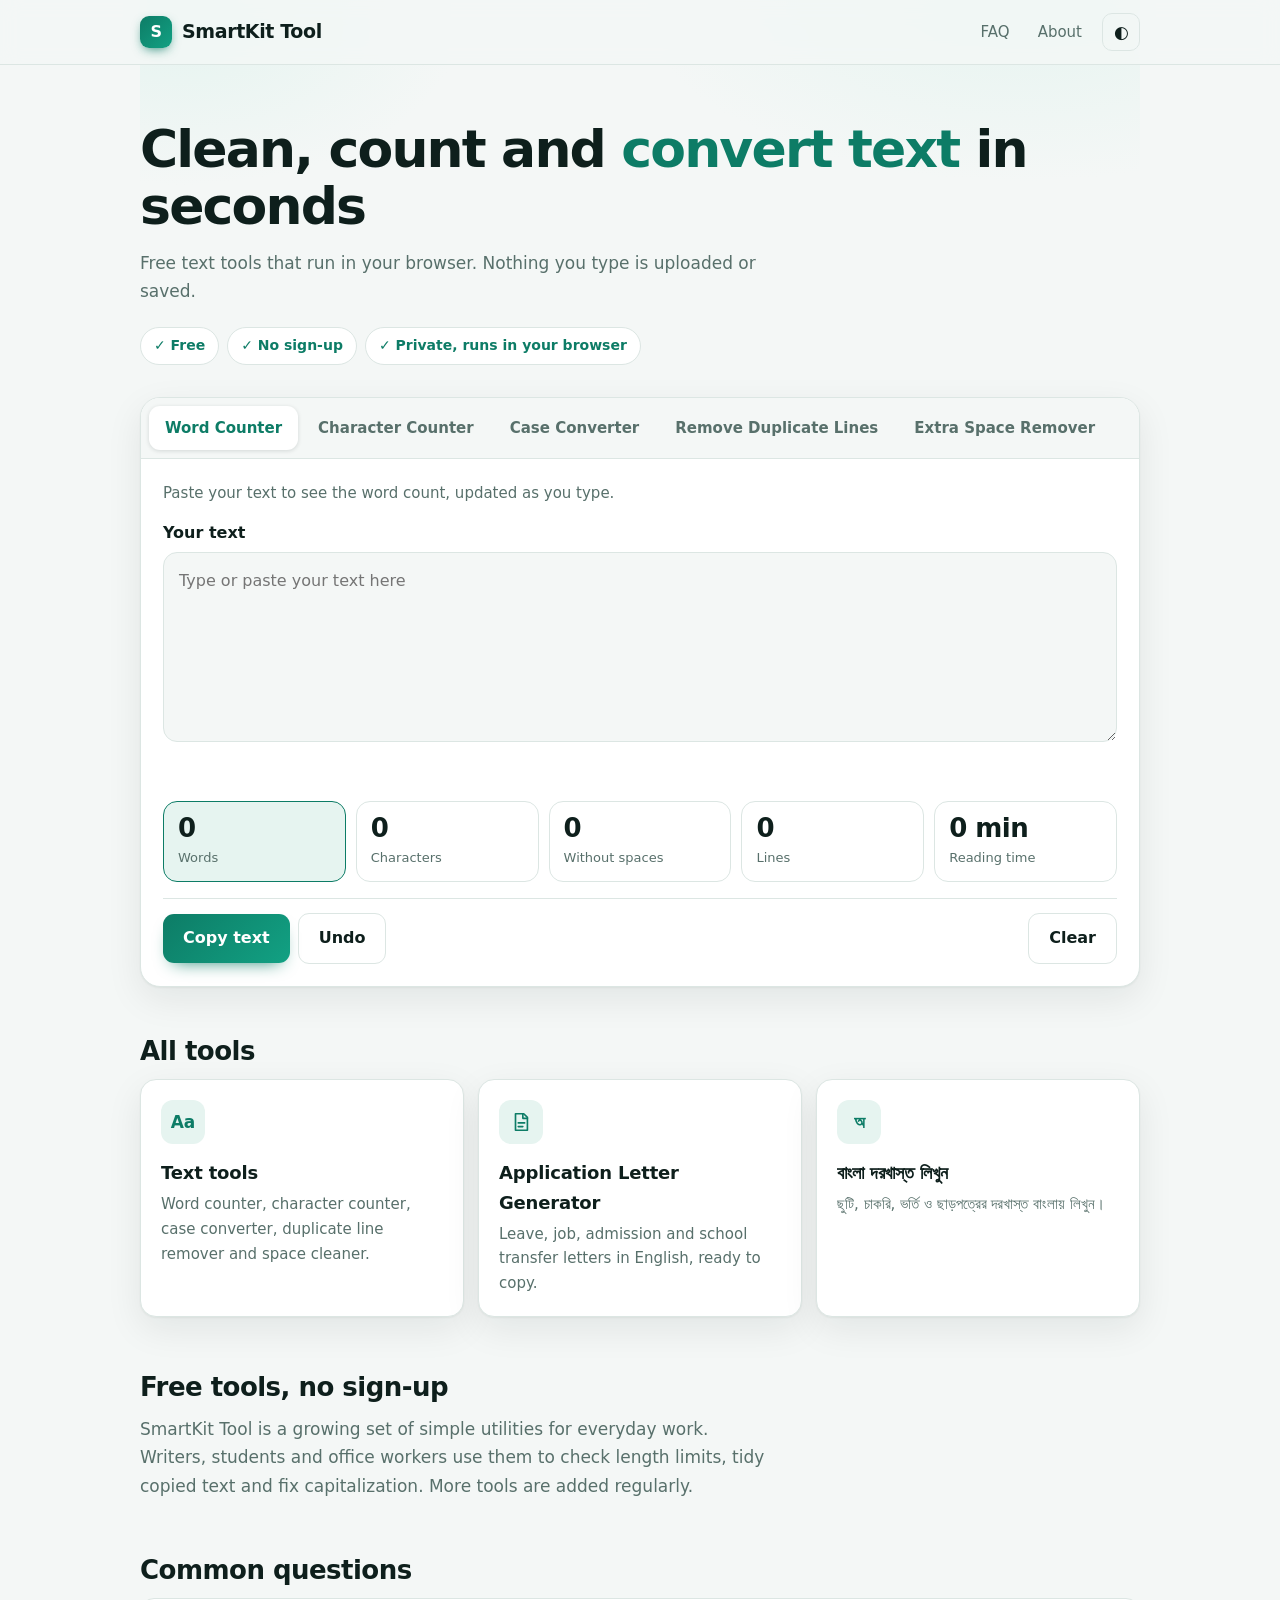
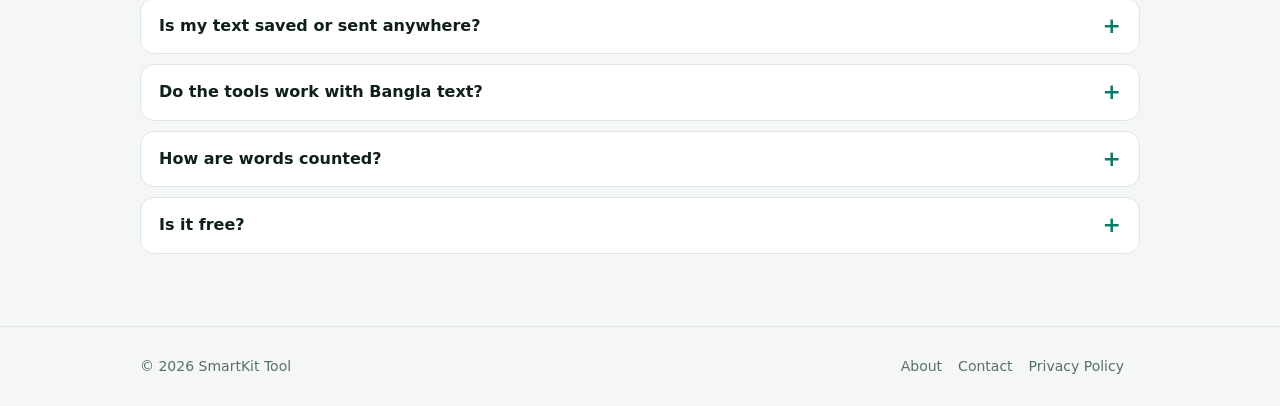
==== index.html @ f8db31b1 "Add files via upload upload please" ====
<!DOCTYPE html>
<html lang="en">
<head>
<meta charset="UTF-8">
<meta name="viewport" content="width=device-width, initial-scale=1">
<title>SmartKit Tool - Free Online Text Tools</title>
<meta name="description" content="Free online text tools: word counter, character counter, case converter, duplicate line remover and extra space remover. No sign-up, works in your browser.">
<meta name="theme-color" content="#0d7c66">
<meta property="og:title" content="SmartKit Tool - Free Online Text Tools">
<meta property="og:description" content="Count words, change text case and clean up text instantly. Free and private.">
<meta property="og:type" content="website">
<link rel="icon" href="data:image/svg+xml,%3Csvg xmlns='http://www.w3.org/2000/svg' viewBox='0 0 32 32'%3E%3Crect width='32' height='32' rx='8' fill='%230d7c66'/%3E%3Ctext x='16' y='22' font-size='17' font-weight='800' text-anchor='middle' fill='white' font-family='Arial'%3ES%3C/text%3E%3C/svg%3E">
<link rel="stylesheet" href="style.css">
<script>try{var t=localStorage.getItem('theme')||(matchMedia('(prefers-color-scheme:dark)').matches?'dark':'light');document.documentElement.dataset.theme=t}catch(e){}</script>
</head>
<body>
<header><div class="wrap">
  <a class="logo" href="index.html"><span class="mark">S</span>SmartKit Tool</a>
  <nav>
    <a href="#faq">FAQ</a><a href="about.html">About</a>
    <button class="icon-btn" id="theme" aria-label="Switch light or dark theme">◐</button>
  </nav>
</div></header>

<main class="wrap">
  <section class="hero">
    <h1>Clean, count and <em>convert text</em> in seconds</h1>
    <p class="lead">Free text tools that run in your browser. Nothing you type is uploaded or saved.</p>
    <ul class="pills"><li>Free</li><li>No sign-up</li><li>Private, runs in your browser</li></ul>
  </section>

  <section class="bench" id="tools" aria-label="Text tools">
    <div class="tabs" role="tablist" aria-label="Choose a tool">
      <button class="tab" role="tab" data-tool="words">Word Counter</button>
      <button class="tab" role="tab" data-tool="chars">Character Counter</button>
      <button class="tab" role="tab" data-tool="case">Case Converter</button>
      <button class="tab" role="tab" data-tool="dupes">Remove Duplicate Lines</button>
      <button class="tab" role="tab" data-tool="spaces">Extra Space Remover</button>
    </div>
    <div class="work">
      <p class="hint" id="toolHint"></p>
      <label class="lbl" for="textInput">Your text</label>
      <textarea id="textInput" placeholder="Type or paste your text here"></textarea>

      <div class="panel row" data-tools="case">
        <button class="btn" data-act="upper">UPPERCASE</button>
        <button class="btn" data-act="lower">lowercase</button>
        <button class="btn" data-act="title">Title Case</button>
        <button class="btn" data-act="sentence">Sentence case</button>
      </div>
      <div class="panel row" data-tools="dupes">
        <label><input type="checkbox" id="ic"> Ignore capital letters</label>
        <label><input type="checkbox" id="tr" checked> Ignore leading and trailing spaces</label>
        <button class="btn" data-act="dupes">Remove duplicate lines</button>
      </div>
      <div class="panel row" data-tools="spaces">
        <label><input type="checkbox" id="rl"> Also remove empty lines</label>
        <button class="btn" data-act="spaces">Remove extra spaces</button>
      </div>

      <p id="message" role="status"></p>

      <div class="stats" aria-live="polite">
        <div class="stat" id="s-words"><b id="words">0</b><span>Words</span></div>
        <div class="stat" id="s-chars"><b id="chars">0</b><span>Characters</span></div>
        <div class="stat"><b id="noSpaces">0</b><span>Without spaces</span></div>
        <div class="stat"><b id="lines">0</b><span>Lines</span></div>
        <div class="stat"><b id="read">0 min</b><span>Reading time</span></div>
      </div>

      <div class="row end">
        <div class="row" style="margin:0">
          <button class="btn" data-act="copy">Copy text</button>
          <button class="btn ghost" data-act="undo">Undo</button>
        </div>
        <button class="btn ghost" data-act="clear">Clear</button>
      </div>
    </div>
  </section>

  <section class="block">
    <h2>All tools</h2>
    <div class="cards">
      <a class="card" href="#tools"><div class="ic">Aa</div><h3>Text tools</h3><p>Word counter, character counter, case converter, duplicate line remover and space cleaner.</p></a>
      <a class="card" href="application-letter.html"><div class="ic"><svg viewBox="0 0 24 24" aria-hidden="true"><path d="M6 3h9l4 4v14H6z"/><path d="M14 3v5h5M9 13h7M9 17h5"/></svg></div><h3>Application Letter Generator</h3><p>Leave, job, admission and school transfer letters in English, ready to copy.</p></a>
      <a class="card" href="dorkhast.html"><div class="ic">অ</div><h3>বাংলা দরখাস্ত লিখুন</h3><p>ছুটি, চাকরি, ভর্তি ও ছাড়পত্রের দরখাস্ত বাংলায় লিখুন।</p></a>
    </div>
  </section>

  <section class="block" id="about">
    <h2>Free tools, no sign-up</h2>
    <p class="lead">SmartKit Tool is a growing set of simple utilities for everyday work. Writers, students and office workers use them to check length limits, tidy copied text and fix capitalization. More tools are added regularly.</p>
  </section>

  <section class="block faq" id="faq">
    <h2>Common questions</h2>
    <details><summary>Is my text saved or sent anywhere?</summary><p>No. Every tool runs inside your browser, so your text never leaves your device.</p></details>
    <details><summary>Do the tools work with Bangla text?</summary><p>Yes. Word, character and line counts work with Bangla and other languages. Case conversion applies only to scripts that have upper and lower case, such as English.</p></details>
    <details><summary>How are words counted?</summary><p>Any group of characters separated by spaces or line breaks counts as one word. Reading time assumes about 200 words per minute.</p></details>
    <details><summary>Is it free?</summary><p>Yes, every tool is free to use.</p></details>
  </section>
</main>

<footer><div class="wrap">
  <div>© <span id="y">2026</span> SmartKit Tool</div>
  <div><a href="about.html">About</a><a href="contact.html">Contact</a><a href="privacy.html">Privacy Policy</a></div>
</div></footer>

<script>
const $=s=>document.querySelector(s),$$=s=>[...document.querySelectorAll(s)];
const input=$('#textInput'),msg=$('#message');
let prev='';
const hints={
 words:'Paste your text to see the word count, updated as you type.',
 chars:'Paste your text to see characters with and without spaces.',
 case:'Choose a style to change the capital letters in your text.',
 dupes:'Remove repeated lines and keep the first one of each.',
 spaces:'Trim spaces at line ends and shrink repeated spaces to one.'
};
function say(t){msg.textContent=t}
function stats(){
  const t=input.value,w=t.trim()?t.trim().split(/\s+/).length:0;
  $('#words').textContent=w;
  $('#chars').textContent=[...t].length;
  $('#noSpaces').textContent=[...t.replace(/\s/g,'')].length;
  $('#lines').textContent=t?t.split('\n').length:0;
  $('#read').textContent=(w?Math.max(1,Math.ceil(w/200)):0)+' min';
}
function apply(fn,note){prev=input.value;input.value=fn(input.value);stats();say(note)}
function setTool(id){
  $$('.tab').forEach(b=>{const on=b.dataset.tool===id;b.setAttribute('aria-selected',on);b.tabIndex=on?0:-1});
  $$('.panel').forEach(p=>p.hidden=!p.dataset.tools.split(' ').includes(id));
  $('#s-words').classList.toggle('hl',id==='words');
  $('#s-chars').classList.toggle('hl',id==='chars');
  $('#toolHint').textContent=hints[id];say('');
}
$$('.tab').forEach(b=>b.addEventListener('click',()=>setTool(b.dataset.tool)));
$('.tabs').addEventListener('keydown',e=>{
  const tabs=$$('.tab'),i=tabs.findIndex(b=>b.getAttribute('aria-selected')==='true');
  if(e.key==='ArrowRight'||e.key==='ArrowLeft'){
    const n=tabs[(i+(e.key==='ArrowRight'?1:tabs.length-1))%tabs.length];n.focus();setTool(n.dataset.tool);
  }
});
const acts={
 upper:()=>apply(t=>t.toUpperCase(),'Changed to UPPERCASE.'),
 lower:()=>apply(t=>t.toLowerCase(),'Changed to lowercase.'),
 title:()=>apply(t=>t.toLowerCase().replace(/(^|[\s"(\[-])(\p{L})/gu,(m,a,b)=>a+b.toUpperCase()),'Changed to Title Case.'),
 sentence:()=>apply(t=>t.toLowerCase().replace(/(^\s*|[.!?।]\s+|\n\s*)(\p{L})/gu,(m,a,b)=>a+b.toUpperCase()),'Changed to Sentence case.'),
 dupes:()=>{
  const ic=$('#ic').checked,tr=$('#tr').checked,seen=new Set();let n=0;
  const out=input.value.split('\n').filter(l=>{
    let k=tr?l.trim():l;if(ic)k=k.toLowerCase();
    if(k==='')return true;
    if(seen.has(k)){n++;return false}
    seen.add(k);return true;
  });
  apply(()=>out.join('\n'),n?'Removed '+n+' duplicate line'+(n>1?'s':'')+'.':'No duplicate lines found.');
 },
 spaces:()=>{
  const rl=$('#rl').checked;
  apply(t=>{let l=t.split('\n').map(x=>x.trim().replace(/[ \t]+/g,' '));if(rl)l=l.filter(Boolean);return l.join('\n')},'Extra spaces removed.');
 },
 copy:async()=>{
  try{await navigator.clipboard.writeText(input.value);say('Text copied.')}
  catch(e){input.select();say('Press Copy in your browser menu to copy the selected text.')}
 },
 undo:()=>{const c=input.value;input.value=prev;prev=c;stats();say('Last change undone.')},
 clear:()=>{if(input.value){prev=input.value}input.value='';stats();say('Text cleared. Use Undo to bring it back.')}
};
$$('[data-act]').forEach(b=>b.addEventListener('click',()=>acts[b.dataset.act]()));
input.addEventListener('input',stats);
$('#theme').addEventListener('click',()=>{
  const n=document.documentElement.dataset.theme==='dark'?'light':'dark';
  document.documentElement.dataset.theme=n;
  try{localStorage.setItem('theme',n)}catch(e){}
});
$('#y').textContent=new Date().getFullYear();
setTool('words');stats();
</script>
</body>
</html>
---- style.css ----
:root{--bg:#f4f7f6;--surface:#fff;--ink:#0e1f1c;--muted:#58706b;--line:#dce6e3;--accent:#0d7c66;--accent-h:#0a6654;--accent2:#12a183;--on:#fff;--soft:#e6f4f0;--ok:#0d7c66;--r:14px;--shadow:0 1px 2px rgba(14,31,28,.05),0 12px 36px rgba(14,31,28,.08)}
:root[data-theme=dark]{--bg:#0a1311;--surface:#111d1a;--ink:#e8f2ef;--muted:#93aaa4;--line:#213630;--accent:#3fc8a8;--accent-h:#6ad9bf;--accent2:#2aa88c;--on:#06201a;--soft:#143029;--ok:#6ad9bf;--shadow:0 1px 2px rgba(0,0,0,.4),0 12px 36px rgba(0,0,0,.4)}
*{box-sizing:border-box}
html{scroll-behavior:smooth}
body{margin:0;background:var(--bg);color:var(--ink);font:16px/1.65 "Inter","Segoe UI",system-ui,-apple-system,"Noto Sans Bengali",Roboto,Arial,sans-serif;-webkit-font-smoothing:antialiased}
a{color:var(--accent)}
:focus-visible{outline:3px solid var(--accent);outline-offset:2px}
[hidden]{display:none!important}
.wrap{max-width:1040px;margin:0 auto;padding:0 20px}
main.wrap{position:relative;isolation:isolate}
header{position:sticky;top:0;z-index:20;background:var(--bg);background:color-mix(in srgb,var(--bg) 84%,transparent);-webkit-backdrop-filter:saturate(1.4) blur(10px);backdrop-filter:saturate(1.4) blur(10px);border-bottom:1px solid var(--line)}
header .wrap{display:flex;align-items:center;justify-content:space-between;height:64px}
.logo{display:flex;align-items:center;gap:10px;font-weight:800;font-size:19px;letter-spacing:-.02em;color:var(--ink);text-decoration:none}
.mark{width:32px;height:32px;border-radius:9px;background:linear-gradient(135deg,var(--accent),var(--accent2));color:var(--on);display:grid;place-items:center;font-size:16px;font-weight:800;box-shadow:0 4px 12px -4px var(--accent)}
nav{display:flex;align-items:center;gap:4px}
nav a{padding:8px 12px;border-radius:9px;color:var(--muted);text-decoration:none;font-size:15px;font-weight:500}
nav a:hover{color:var(--ink);background:var(--soft)}
.icon-btn{background:transparent;border:1px solid var(--line);color:var(--ink);width:38px;height:38px;border-radius:10px;padding:0;font-size:17px;cursor:pointer;margin-left:4px}
.icon-btn:hover{background:var(--soft)}
h1{font-size:clamp(32px,6vw,52px);line-height:1.1;letter-spacing:-.035em;margin:0 0 14px;font-weight:800}
h1 em{font-style:normal;color:var(--accent)}
h2{font-size:26px;letter-spacing:-.02em;margin:0 0 12px;line-height:1.25}
.lead{color:var(--muted);max-width:58ch;margin:0;font-size:17px}
.hero{padding:56px 0 32px;position:relative}
.hero::before{content:"";position:absolute;inset:-70px 0 auto;height:380px;z-index:-1;background:radial-gradient(55% 70% at 88% 0,var(--soft),transparent 70%),radial-gradient(40% 60% at 4% 8%,var(--soft),transparent 70%)}
.pills{display:flex;flex-wrap:wrap;gap:8px;margin:22px 0 0;padding:0;list-style:none}
.pills li{font-size:14px;font-weight:600;color:var(--accent);background:var(--surface);border:1px solid var(--line);padding:6px 13px;border-radius:999px}
.pills li::before{content:"✓ ";font-weight:800}
.btn{background:linear-gradient(135deg,var(--accent),var(--accent2));color:var(--on);border:0;padding:11px 20px;min-height:46px;border-radius:11px;cursor:pointer;font:inherit;font-weight:600;box-shadow:0 8px 18px -10px var(--accent);transition:transform .15s,box-shadow .15s}
.btn:hover{transform:translateY(-1px);box-shadow:0 10px 22px -10px var(--accent)}
.btn.ghost{background:transparent;color:var(--ink);border:1px solid var(--line);box-shadow:none}
.btn.ghost:hover{background:var(--soft);transform:none}
.bench{background:var(--surface);border:1px solid var(--line);border-radius:20px;box-shadow:var(--shadow);overflow:hidden}
.tabs{display:flex;gap:4px;padding:8px;overflow-x:auto;background:var(--bg);border-bottom:1px solid var(--line);scrollbar-width:none}
.tab{flex:none;background:transparent;border:0;padding:10px 16px;font:inherit;font-weight:600;font-size:15px;color:var(--muted);cursor:pointer;border-radius:11px}
.tab:hover{color:var(--ink)}
.tab[aria-selected=true]{background:var(--surface);color:var(--accent);box-shadow:0 1px 4px rgba(14,31,28,.14)}
.work{padding:22px}
.work p.hint{margin:0 0 14px;color:var(--muted);font-size:15px}
label.lbl{display:block;font-weight:700;margin-bottom:6px}
textarea{width:100%;min-height:190px;padding:15px;border:1px solid var(--line);border-radius:var(--r);background:var(--bg);color:var(--ink);font:inherit;resize:vertical}
textarea:focus{outline:3px solid var(--accent);outline-offset:0;border-color:var(--accent)}
.stats{display:grid;grid-template-columns:repeat(auto-fit,minmax(112px,1fr));gap:10px;margin:16px 0}
.stat{border:1px solid var(--line);border-radius:var(--r);padding:11px 14px;background:var(--surface)}
.stat b{display:block;font-size:26px;line-height:1.2;letter-spacing:-.02em}
.stat span{color:var(--muted);font-size:13px}
.stat.hl{background:var(--soft);border-color:var(--accent)}
.row{display:flex;flex-wrap:wrap;gap:8px;align-items:center;margin-top:10px}
.row label{display:flex;align-items:center;gap:6px;font-size:15px;margin-right:8px}
.row input[type=checkbox]{width:18px;height:18px;accent-color:var(--accent)}
.row.end{justify-content:space-between;margin-top:16px;padding-top:14px;border-top:1px solid var(--line)}
#message{min-height:24px;margin:10px 0 0;color:var(--ok);font-size:14px;font-weight:600}
.tiles{display:grid;grid-template-columns:repeat(auto-fit,minmax(150px,1fr));gap:10px;margin:8px 0 18px}
.tile{background:var(--bg);color:var(--ink);border:1.5px solid var(--line);border-radius:12px;padding:12px 14px;min-height:48px;font:inherit;font-weight:600;cursor:pointer;text-align:left}
.tile:hover{border-color:var(--accent)}
.tile[aria-pressed=true]{border-color:var(--accent);background:var(--soft);color:var(--accent)}
.seg{display:inline-flex;gap:4px;background:var(--bg);border:1px solid var(--line);border-radius:12px;padding:4px;margin:6px 0 18px}
.seg button{background:transparent;border:0;border-radius:9px;padding:9px 18px;min-height:40px;font:inherit;font-weight:600;color:var(--muted);cursor:pointer}
.seg button[aria-pressed=true]{background:var(--surface);color:var(--ink);box-shadow:0 1px 3px rgba(0,0,0,.15)}
.grid{display:grid;grid-template-columns:1fr 1fr;gap:14px;margin-bottom:18px}
.grid label{grid-column:1/-1;display:grid;gap:5px;font-weight:600;font-size:15px}
.grid label.half{grid-column:auto}
input,select{font:inherit;font-weight:400;color:var(--ink);background:var(--bg);border:1px solid var(--line);border-radius:10px;padding:11px 12px;width:100%;min-height:46px}
input:focus,select:focus{outline:3px solid var(--accent);outline-offset:0;border-color:var(--accent)}
.paper{background:#fffefb;color:#1c1a24;font:16px/1.8 Georgia,"Times New Roman",serif;border:1px solid var(--line);border-top:4px solid var(--accent);border-radius:8px;padding:26px 22px;white-space:pre-wrap;word-break:break-word;margin:12px 0;box-shadow:0 6px 20px -12px rgba(14,31,28,.3)}
.bt{display:flex;flex-wrap:wrap;gap:8px}
#err{color:#b3261e;font-weight:600;min-height:22px;margin:10px 0 0}
section.block{padding:48px 0 6px}
.cards{display:grid;grid-template-columns:repeat(auto-fit,minmax(250px,1fr));gap:14px}
.card{display:block;text-decoration:none;color:var(--ink);background:var(--surface);border:1px solid var(--line);border-radius:16px;padding:20px;box-shadow:var(--shadow);transition:transform .15s,border-color .15s}
.card:hover{transform:translateY(-2px);border-color:var(--accent)}
.card .ic{width:44px;height:44px;border-radius:12px;background:var(--soft);color:var(--accent);display:grid;place-items:center;font-weight:800;font-size:17px;margin-bottom:14px}
.card .ic svg{width:22px;height:22px;fill:none;stroke:currentColor;stroke-width:1.8;stroke-linecap:round;stroke-linejoin:round}
.card h3{margin:0 0 4px;font-size:18px;letter-spacing:-.01em}
.card p{margin:0;color:var(--muted);font-size:15px}
.faq details{background:var(--surface);border:1px solid var(--line);border-radius:var(--r);padding:14px 18px;margin-bottom:10px}
.faq summary{cursor:pointer;font-weight:600;list-style:none;display:flex;justify-content:space-between;gap:12px}
.faq summary::-webkit-details-marker{display:none}
.faq summary::after{content:"+";color:var(--accent);font-size:22px;line-height:1.2}
.faq details[open] summary::after{content:"−"}
.faq p{color:var(--muted);margin:10px 0 0}
.doc{max-width:720px;margin:0 auto;padding:48px 20px 20px}
.doc p,.doc li{color:var(--muted)}
footer{margin-top:56px;border-top:1px solid var(--line);padding:28px 0;color:var(--muted);font-size:14px}
footer .wrap{display:flex;flex-wrap:wrap;gap:12px;justify-content:space-between}
footer a{margin-right:16px;color:var(--muted);text-decoration:none}
footer a:hover{color:var(--accent);text-decoration:underline}
@media (max-width:520px){.grid label.half{grid-column:1/-1}.work{padding:18px}.hero{padding:40px 0 24px}nav a{padding:8px 9px}}
@media (prefers-reduced-motion:reduce){html{scroll-behavior:auto}*{transition:none!important}}
@media print{header,footer,.hero,.faq,.block,.tiles,.seg,#f,.bt,.work>.lbl,#result>.lbl,#result>p{display:none!important}.bench{border:0;box-shadow:none}.paper{border:0;box-shadow:none}}
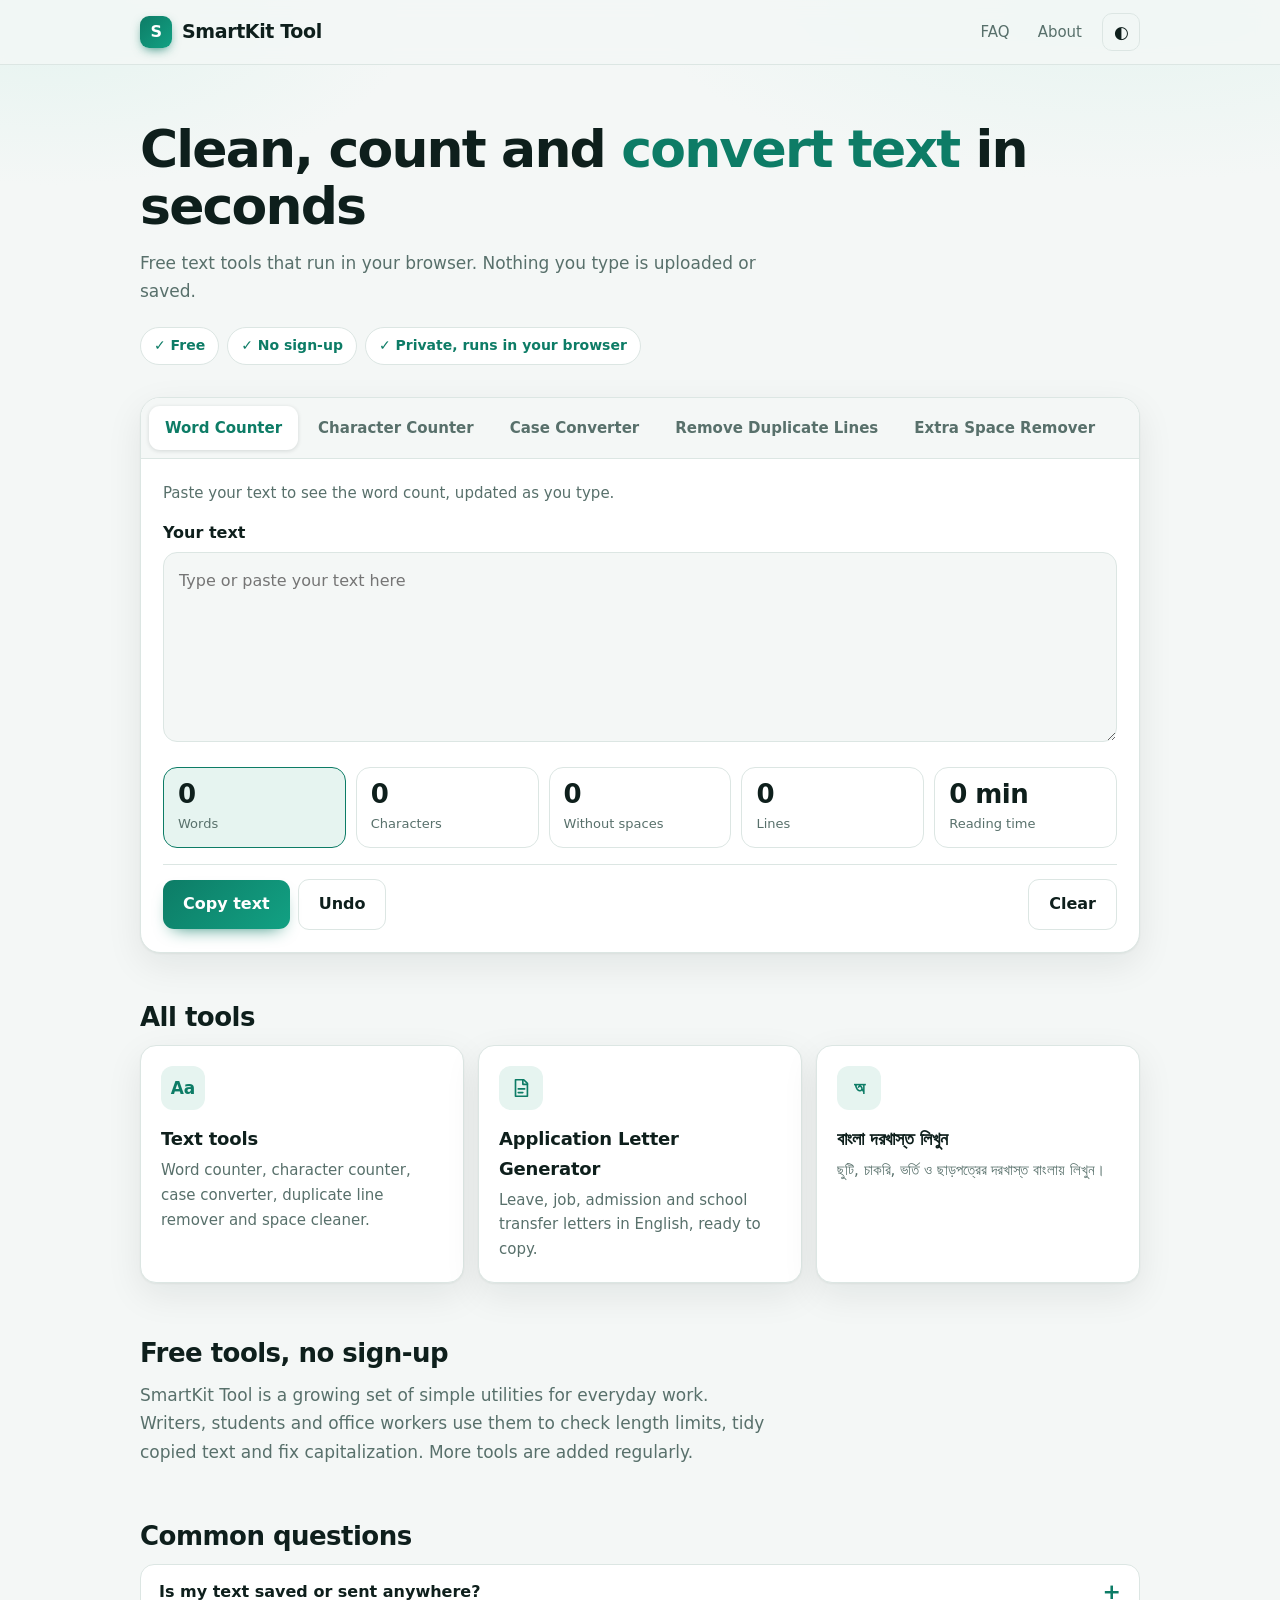
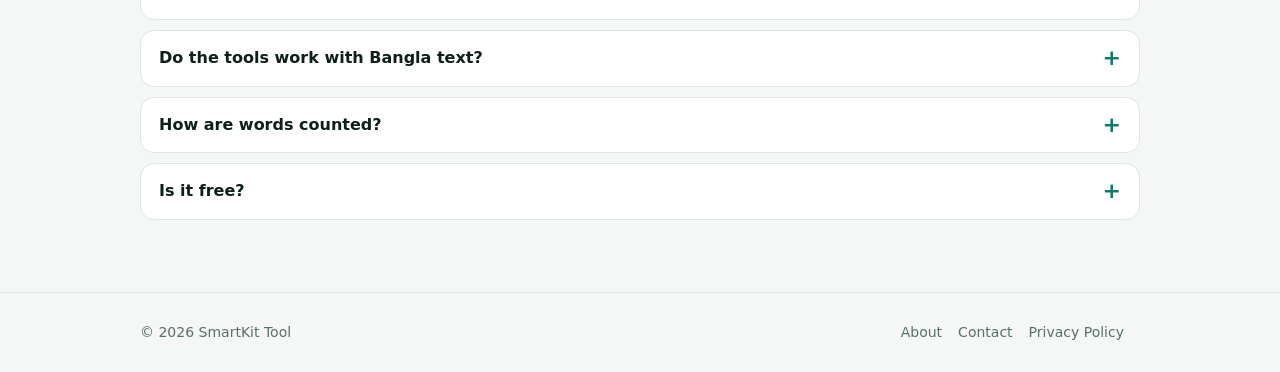
==== commit 92cb93aa: "Add Google Search Console verification meta tag Uploqd the changes" ====
--- a/index.html
+++ b/index.html
@@ -6,6 +6,8 @@
 <title>SmartKit Tool - Free Online Text Tools</title>
 <meta name="description" content="Free online text tools: word counter, character counter, case converter, duplicate line remover and extra space remover. No sign-up, works in your browser.">
 <meta name="theme-color" content="#0d7c66">
+<!-- Google Search Console Verification Tag -->
+<meta name="google-site-verification" content="afzl41jwuCwU8pF2AGQ-f0TSA4lmBNXhtayXgcIqO7I" />
 <meta property="og:title" content="SmartKit Tool - Free Online Text Tools">
 <meta property="og:description" content="Count words, change text case and clean up text instantly. Free and private.">
 <meta property="og:type" content="website">
@@ -178,4 +180,4 @@
 setTool('words');stats();
 </script>
 </body>
-</html>
+  </html>
--- a/style.css
+++ b/style.css
@@ -2,7 +2,7 @@
 :root[data-theme=dark]{--bg:#0a1311;--surface:#111d1a;--ink:#e8f2ef;--muted:#93aaa4;--line:#213630;--accent:#3fc8a8;--accent-h:#6ad9bf;--accent2:#2aa88c;--on:#06201a;--soft:#143029;--ok:#6ad9bf;--shadow:0 1px 2px rgba(0,0,0,.4),0 12px 36px rgba(0,0,0,.4)}
 *{box-sizing:border-box}
 html{scroll-behavior:smooth}
-body{margin:0;background:var(--bg);color:var(--ink);font:16px/1.65 "Inter","Segoe UI",system-ui,-apple-system,"Noto Sans Bengali",Roboto,Arial,sans-serif;-webkit-font-smoothing:antialiased}
+body{margin:0;overflow-x:clip;background:var(--bg);color:var(--ink);font:16px/1.65 "Inter","Segoe UI",system-ui,-apple-system,"Noto Sans Bengali",Roboto,Arial,sans-serif;-webkit-font-smoothing:antialiased}
 a{color:var(--accent)}
 :focus-visible{outline:3px solid var(--accent);outline-offset:2px}
 [hidden]{display:none!important}
@@ -22,7 +22,7 @@
 h2{font-size:26px;letter-spacing:-.02em;margin:0 0 12px;line-height:1.25}
 .lead{color:var(--muted);max-width:58ch;margin:0;font-size:17px}
 .hero{padding:56px 0 32px;position:relative}
-.hero::before{content:"";position:absolute;inset:-70px 0 auto;height:380px;z-index:-1;background:radial-gradient(55% 70% at 88% 0,var(--soft),transparent 70%),radial-gradient(40% 60% at 4% 8%,var(--soft),transparent 70%)}
+.hero::before{content:"";position:absolute;top:-70px;left:50%;width:100vw;height:380px;transform:translateX(-50%);z-index:-1;background:radial-gradient(55% 70% at 88% 0,var(--soft),transparent 70%),radial-gradient(40% 60% at 4% 8%,var(--soft),transparent 70%)}
 .pills{display:flex;flex-wrap:wrap;gap:8px;margin:22px 0 0;padding:0;list-style:none}
 .pills li{font-size:14px;font-weight:600;color:var(--accent);background:var(--surface);border:1px solid var(--line);padding:6px 13px;border-radius:999px}
 .pills li::before{content:"✓ ";font-weight:800}
@@ -49,7 +49,8 @@
 .row label{display:flex;align-items:center;gap:6px;font-size:15px;margin-right:8px}
 .row input[type=checkbox]{width:18px;height:18px;accent-color:var(--accent)}
 .row.end{justify-content:space-between;margin-top:16px;padding-top:14px;border-top:1px solid var(--line)}
-#message{min-height:24px;margin:10px 0 0;color:var(--ok);font-size:14px;font-weight:600}
+#message{margin:0;color:var(--ok);font-size:14px;font-weight:600}
+#message:not(:empty){margin:10px 0 0;min-height:24px}
 .tiles{display:grid;grid-template-columns:repeat(auto-fit,minmax(150px,1fr));gap:10px;margin:8px 0 18px}
 .tile{background:var(--bg);color:var(--ink);border:1.5px solid var(--line);border-radius:12px;padding:12px 14px;min-height:48px;font:inherit;font-weight:600;cursor:pointer;text-align:left}
 .tile:hover{border-color:var(--accent)}
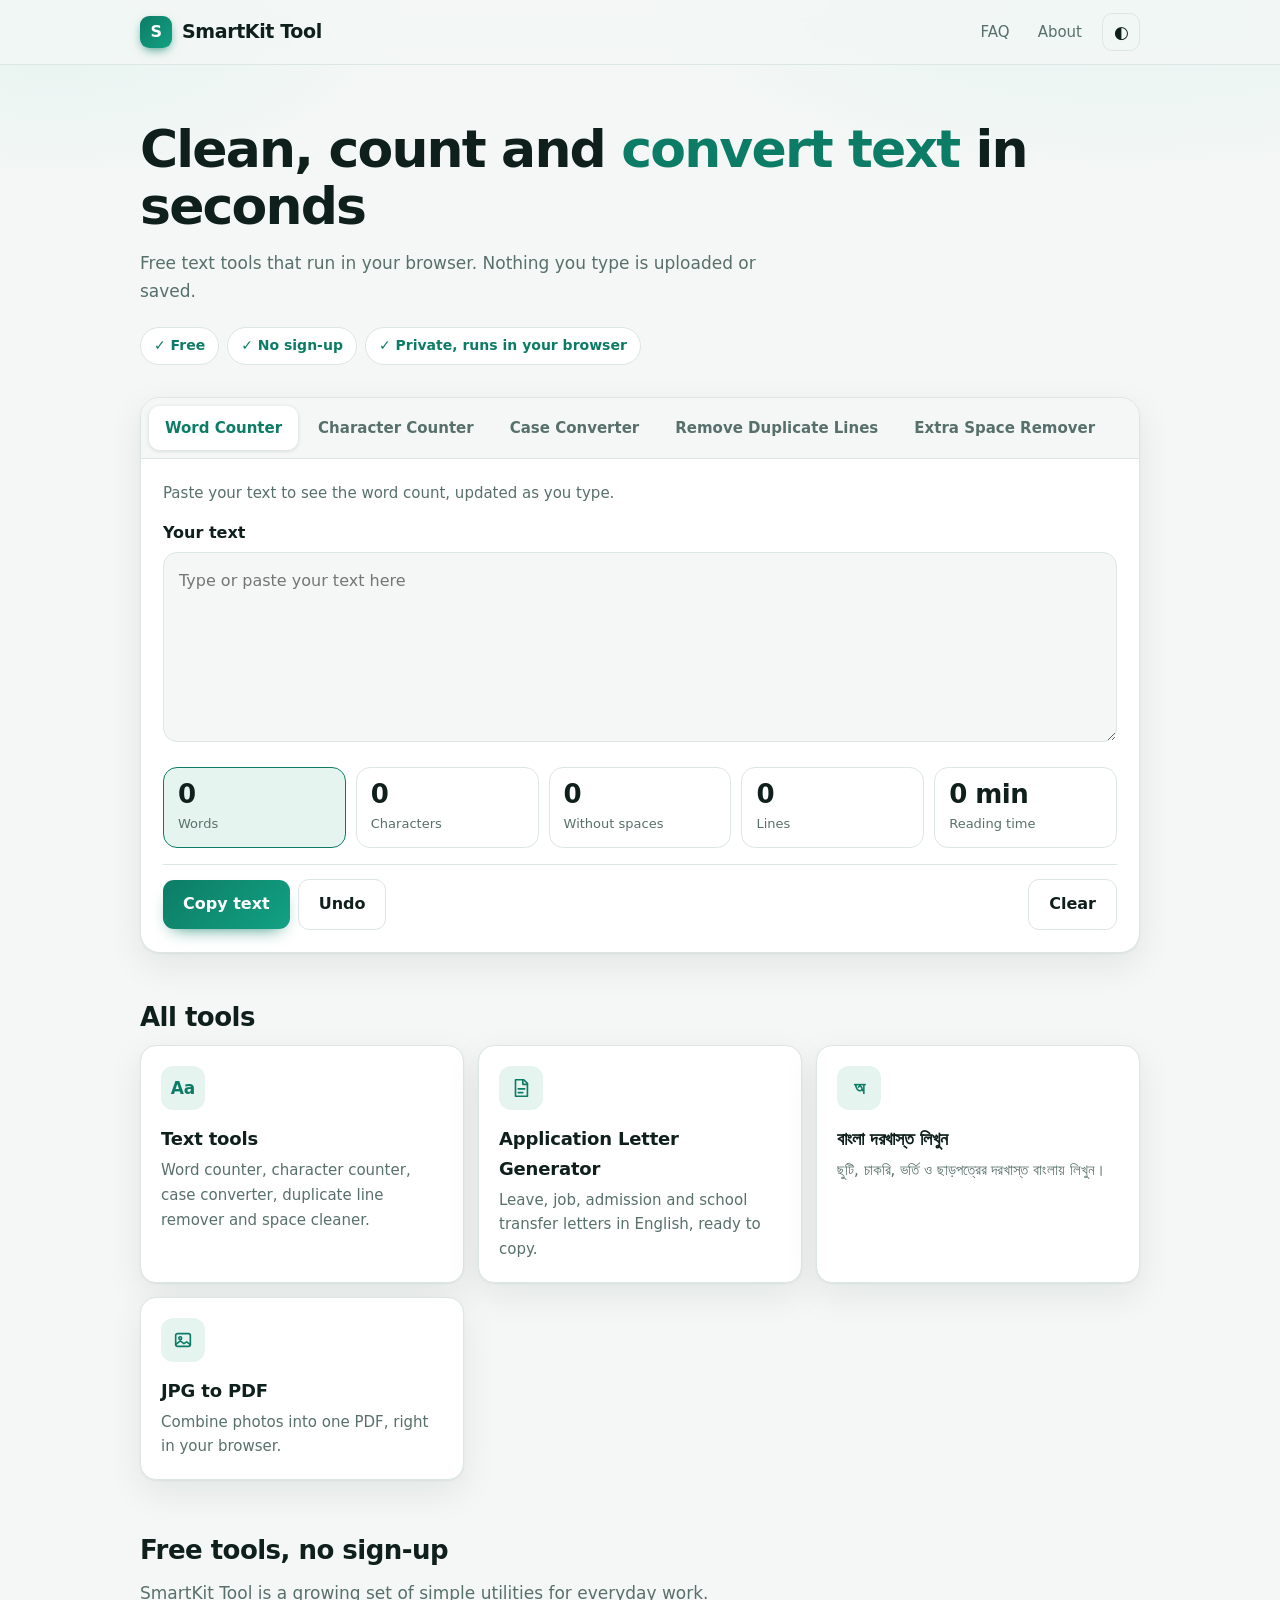
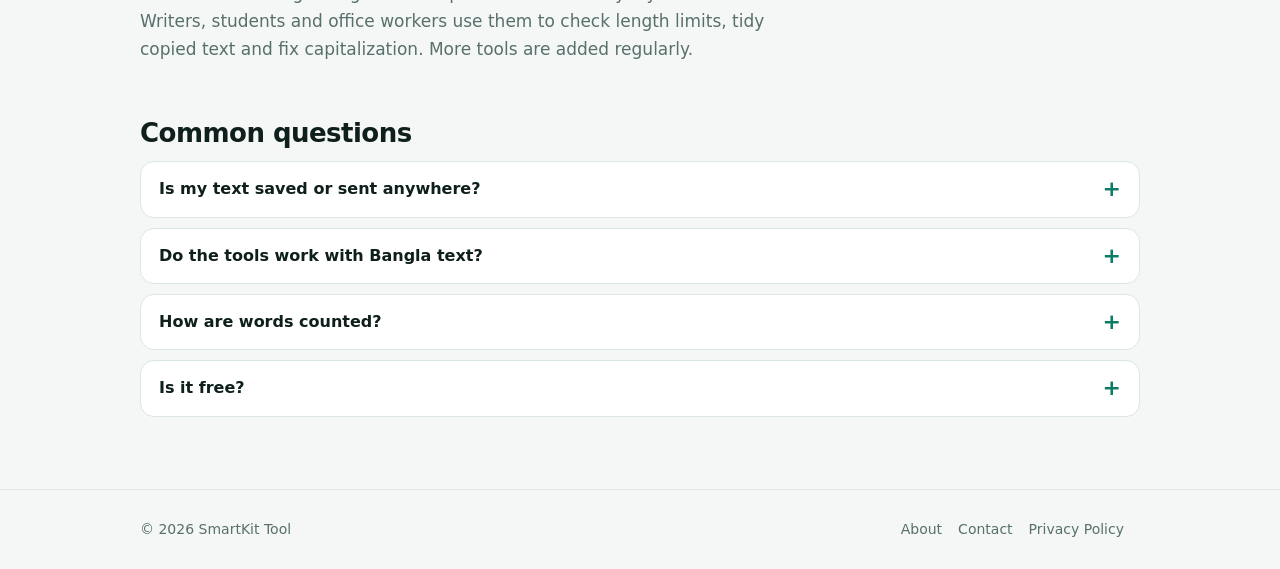
==== commit 087f1eac: "Update index.html Upload the changes" ====
--- a/index.html
+++ b/index.html
@@ -5,9 +5,9 @@
 <meta name="viewport" content="width=device-width, initial-scale=1">
 <title>SmartKit Tool - Free Online Text Tools</title>
 <meta name="description" content="Free online text tools: word counter, character counter, case converter, duplicate line remover and extra space remover. No sign-up, works in your browser.">
+<meta name="google-site-verification" content="afzl41jwuCwU8pF2AGQ-f0TSA4lmBNXhtayXgcIqO7I" />
+<meta name="google-site-verification" content="jnPfN4NaYyRkZAIhzApnzC7J-E5StlYzplkiLgdzuBk" />
 <meta name="theme-color" content="#0d7c66">
-<!-- Google Search Console Verification Tag -->
-<meta name="google-site-verification" content="afzl41jwuCwU8pF2AGQ-f0TSA4lmBNXhtayXgcIqO7I" />
 <meta property="og:title" content="SmartKit Tool - Free Online Text Tools">
 <meta property="og:description" content="Count words, change text case and clean up text instantly. Free and private.">
 <meta property="og:type" content="website">
@@ -86,6 +86,7 @@
       <a class="card" href="#tools"><div class="ic">Aa</div><h3>Text tools</h3><p>Word counter, character counter, case converter, duplicate line remover and space cleaner.</p></a>
       <a class="card" href="application-letter.html"><div class="ic"><svg viewBox="0 0 24 24" aria-hidden="true"><path d="M6 3h9l4 4v14H6z"/><path d="M14 3v5h5M9 13h7M9 17h5"/></svg></div><h3>Application Letter Generator</h3><p>Leave, job, admission and school transfer letters in English, ready to copy.</p></a>
       <a class="card" href="dorkhast.html"><div class="ic">অ</div><h3>বাংলা দরখাস্ত লিখুন</h3><p>ছুটি, চাকরি, ভর্তি ও ছাড়পত্রের দরখাস্ত বাংলায় লিখুন।</p></a>
+      <a class="card" href="jpg-to-pdf.html"><div class="ic"><svg viewBox="0 0 24 24" aria-hidden="true"><rect x="4" y="5" width="16" height="14" rx="2"/><circle cx="9" cy="10" r="1.5"/><path d="M4 17l5-4 4 3 3-2 4 3"/></svg></div><h3>JPG to PDF</h3><p>Combine photos into one PDF, right in your browser.</p></a>
     </div>
   </section>
 
@@ -180,4 +181,4 @@
 setTool('words');stats();
 </script>
 </body>
-  </html>
+      </html>
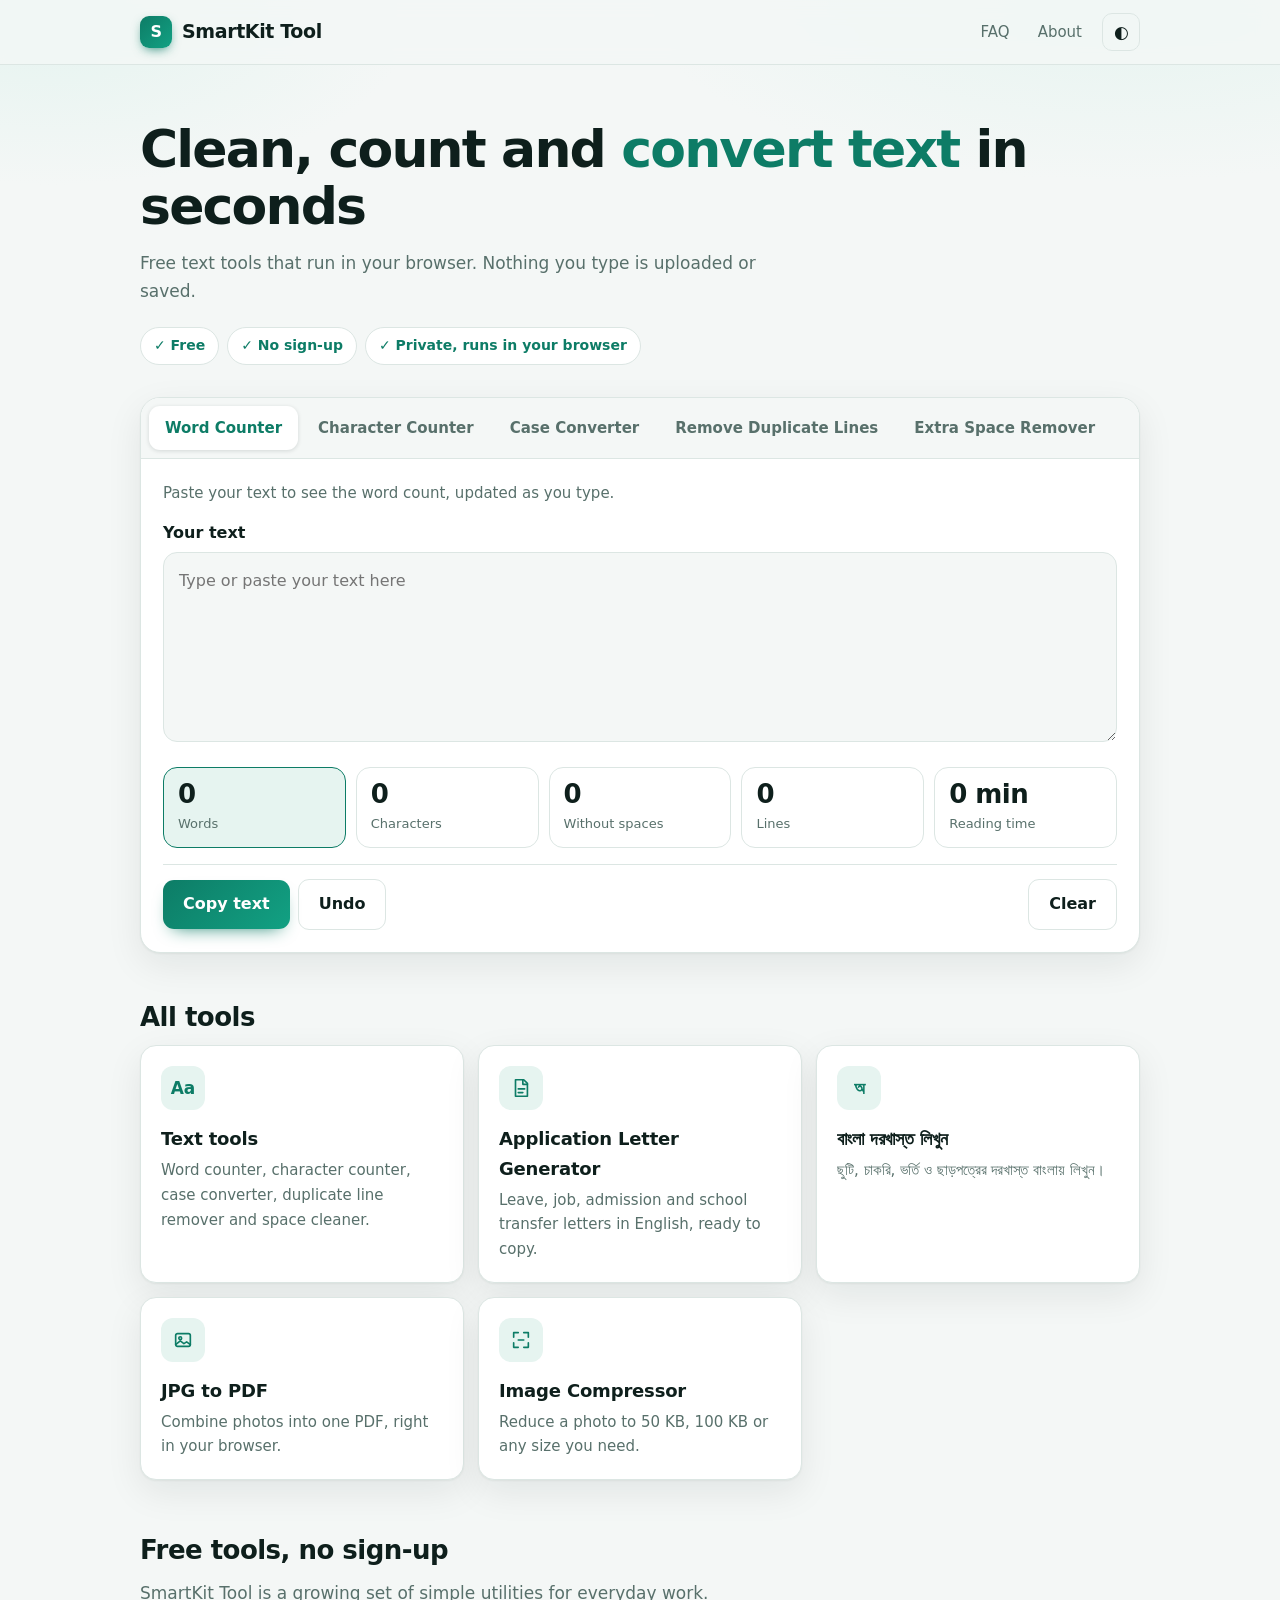
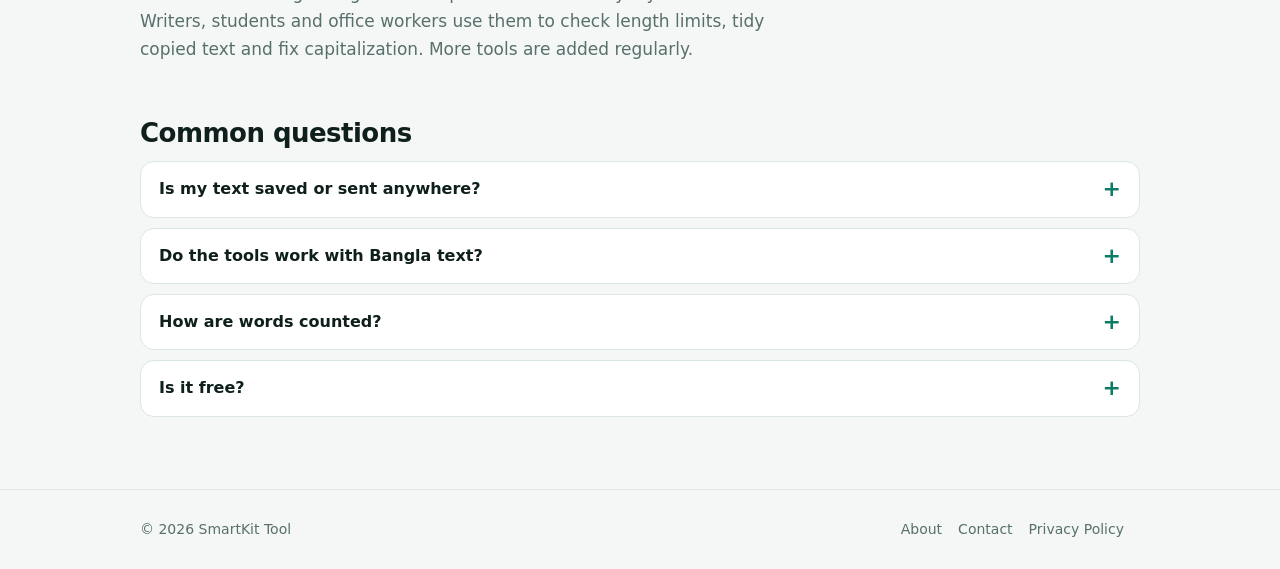
==== commit dd73334f: "Update index.html Upload the changes" ====
--- a/index.html
+++ b/index.html
@@ -87,6 +87,7 @@
       <a class="card" href="application-letter.html"><div class="ic"><svg viewBox="0 0 24 24" aria-hidden="true"><path d="M6 3h9l4 4v14H6z"/><path d="M14 3v5h5M9 13h7M9 17h5"/></svg></div><h3>Application Letter Generator</h3><p>Leave, job, admission and school transfer letters in English, ready to copy.</p></a>
       <a class="card" href="dorkhast.html"><div class="ic">অ</div><h3>বাংলা দরখাস্ত লিখুন</h3><p>ছুটি, চাকরি, ভর্তি ও ছাড়পত্রের দরখাস্ত বাংলায় লিখুন।</p></a>
       <a class="card" href="jpg-to-pdf.html"><div class="ic"><svg viewBox="0 0 24 24" aria-hidden="true"><rect x="4" y="5" width="16" height="14" rx="2"/><circle cx="9" cy="10" r="1.5"/><path d="M4 17l5-4 4 3 3-2 4 3"/></svg></div><h3>JPG to PDF</h3><p>Combine photos into one PDF, right in your browser.</p></a>
+      <a class="card" href="image-compressor.html"><div class="ic"><svg viewBox="0 0 24 24" aria-hidden="true"><path d="M4 9V4h5M20 9V4h-5M4 15v5h5M20 15v5h-5"/><path d="M9 12h6"/></svg></div><h3>Image Compressor</h3><p>Reduce a photo to 50 KB, 100 KB or any size you need.</p></a>
     </div>
   </section>
 
@@ -181,4 +182,4 @@
 setTool('words');stats();
 </script>
 </body>
-      </html>
+        </html>
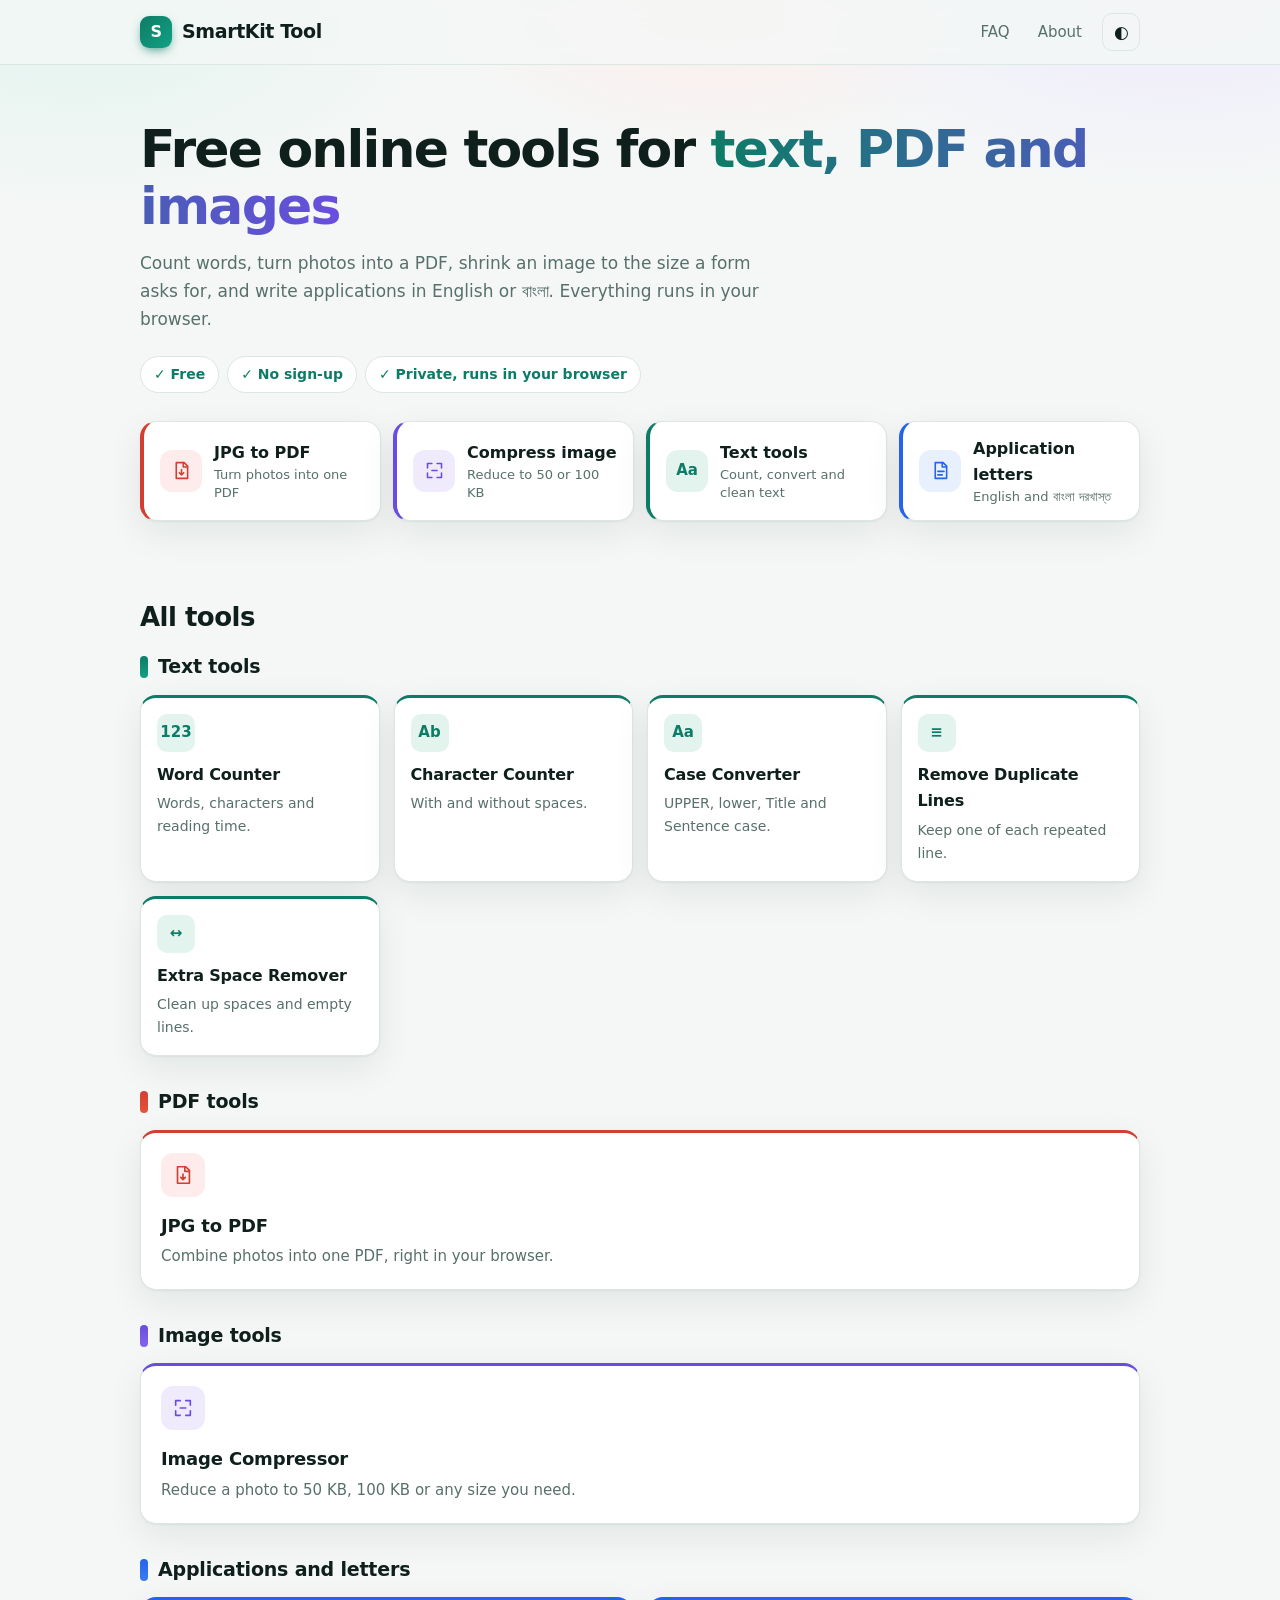
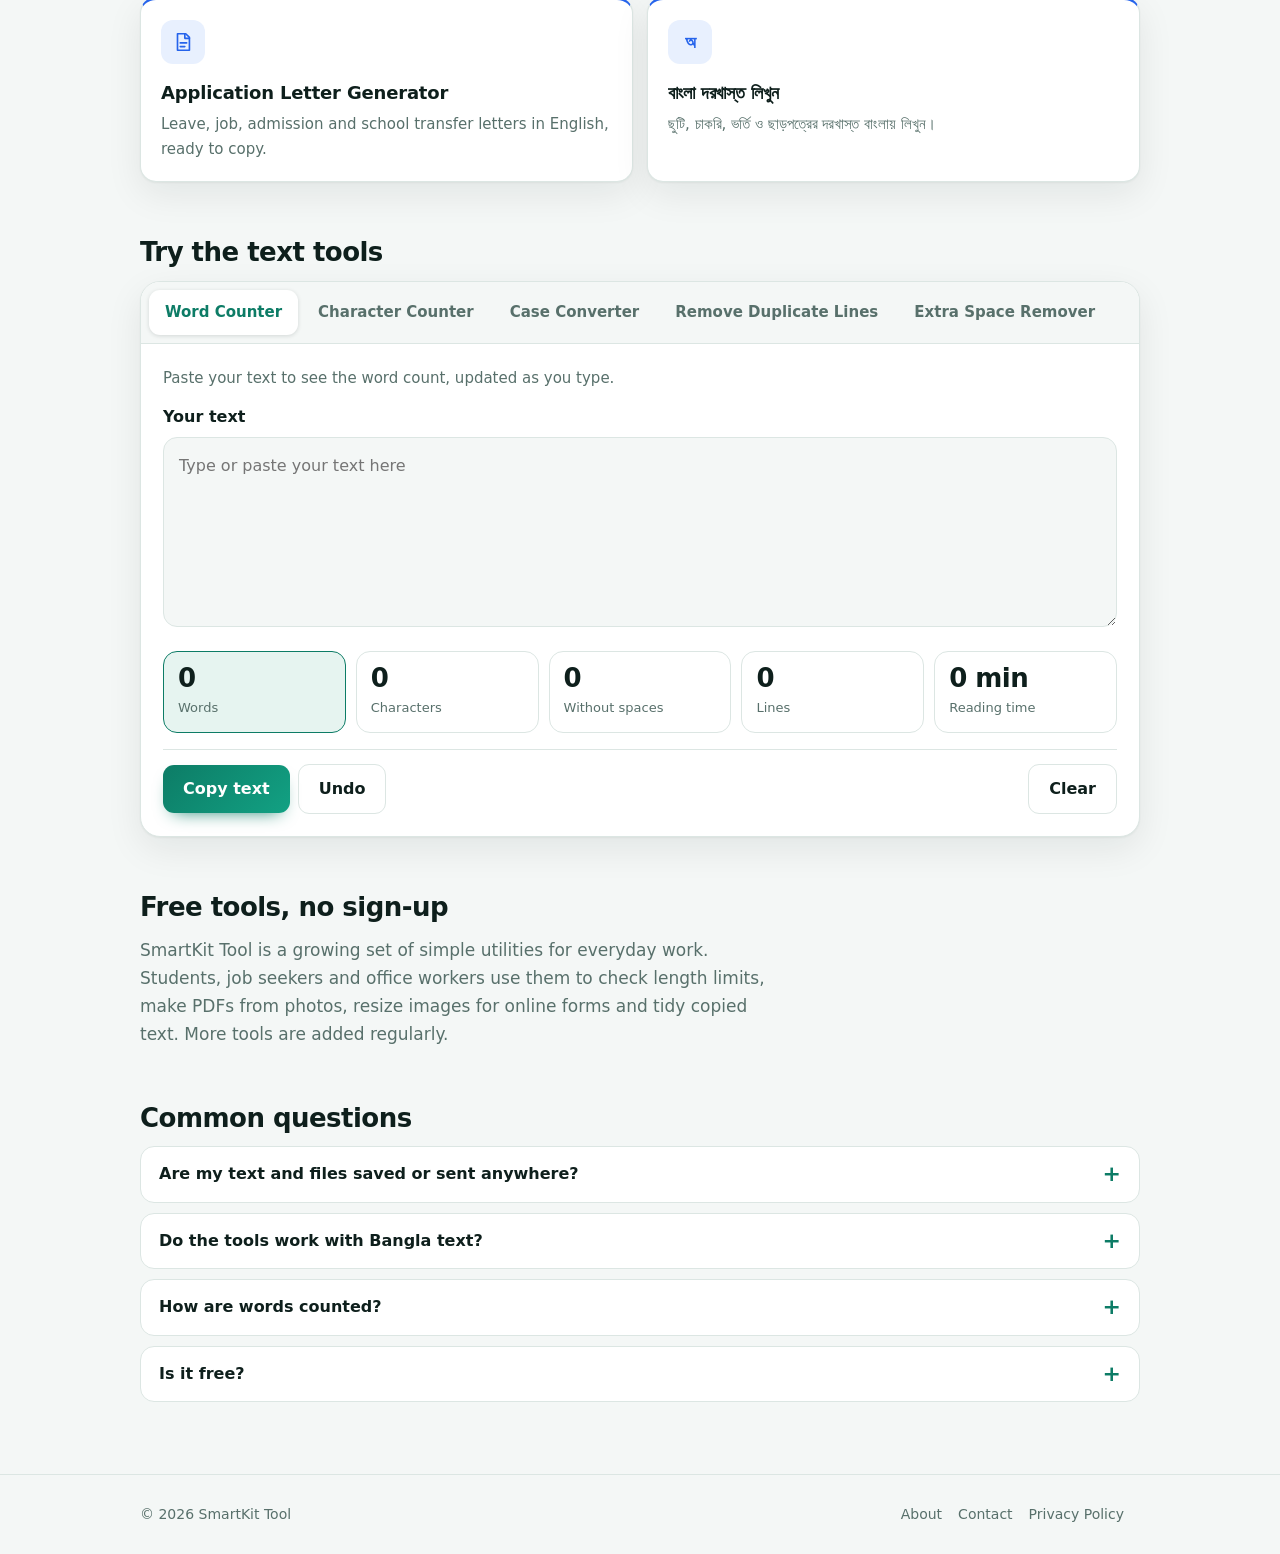
==== commit 771da9ef: "Add files via upload Upload the changes" ====
--- a/index.html
+++ b/index.html
@@ -3,16 +3,17 @@
 <head>
 <meta charset="UTF-8">
 <meta name="viewport" content="width=device-width, initial-scale=1">
-<title>SmartKit Tool - Free Online Text Tools</title>
-<meta name="description" content="Free online text tools: word counter, character counter, case converter, duplicate line remover and extra space remover. No sign-up, works in your browser.">
+<title>SmartKit Tool - Free Online Text, PDF and Image Tools</title>
+<meta name="description" content="Free online tools: word counter, JPG to PDF, image compressor, case converter and application letter generator. No sign-up, works in your browser.">
 <meta name="google-site-verification" content="afzl41jwuCwU8pF2AGQ-f0TSA4lmBNXhtayXgcIqO7I" />
 <meta name="google-site-verification" content="jnPfN4NaYyRkZAIhzApnzC7J-E5StlYzplkiLgdzuBk" />
 <meta name="theme-color" content="#0d7c66">
-<meta property="og:title" content="SmartKit Tool - Free Online Text Tools">
-<meta property="og:description" content="Count words, change text case and clean up text instantly. Free and private.">
+<meta property="og:title" content="SmartKit Tool - Free Online Text, PDF and Image Tools">
+<meta property="og:description" content="Count words, convert JPG to PDF and compress photos. Free and private.">
 <meta property="og:type" content="website">
 <link rel="icon" href="data:image/svg+xml,%3Csvg xmlns='http://www.w3.org/2000/svg' viewBox='0 0 32 32'%3E%3Crect width='32' height='32' rx='8' fill='%230d7c66'/%3E%3Ctext x='16' y='22' font-size='17' font-weight='800' text-anchor='middle' fill='white' font-family='Arial'%3ES%3C/text%3E%3C/svg%3E">
 <link rel="stylesheet" href="style.css">
+<link rel="stylesheet" href="theme.css">
 <script>try{var t=localStorage.getItem('theme')||(matchMedia('(prefers-color-scheme:dark)').matches?'dark':'light');document.documentElement.dataset.theme=t}catch(e){}</script>
 </head>
 <body>
@@ -26,12 +27,53 @@
 
 <main class="wrap">
   <section class="hero">
-    <h1>Clean, count and <em>convert text</em> in seconds</h1>
-    <p class="lead">Free text tools that run in your browser. Nothing you type is uploaded or saved.</p>
+    <h1>Free online tools for <em>text, PDF and images</em></h1>
+    <p class="lead">Count words, turn photos into a PDF, shrink an image to the size a form asks for, and write applications in English or বাংলা. Everything runs in your browser.</p>
     <ul class="pills"><li>Free</li><li>No sign-up</li><li>Private, runs in your browser</li></ul>
-  </section>
-
-  <section class="bench" id="tools" aria-label="Text tools">
+    <div class="do" aria-label="What you can do">
+      <a href="jpg-to-pdf.html" data-cat="pdf"><span class="ic"><svg viewBox="0 0 24 24" aria-hidden="true"><path d="M6 3h9l4 4v14H6z"/><path d="M14 3v5h5M12 11v6M9.5 14.5L12 17l2.5-2.5"/></svg></span><span>JPG to PDF<small>Turn photos into one PDF</small></span></a>
+      <a href="image-compressor.html" data-cat="img"><span class="ic"><svg viewBox="0 0 24 24" aria-hidden="true"><path d="M4 9V4h5M20 9V4h-5M4 15v5h5M20 15v5h-5"/><path d="M9 12h6"/></svg></span><span>Compress image<small>Reduce to 50 or 100 KB</small></span></a>
+      <a href="#tools" data-cat="text"><span class="ic">Aa</span><span>Text tools<small>Count, convert and clean text</small></span></a>
+      <a href="application-letter.html" data-cat="doc"><span class="ic"><svg viewBox="0 0 24 24" aria-hidden="true"><path d="M6 3h9l4 4v14H6z"/><path d="M14 3v5h5M9 13h7M9 17h5"/></svg></span><span>Application letters<small>English and বাংলা দরখাস্ত</small></span></a>
+    </div>
+  </section>
+
+  <section class="block" id="all-tools">
+    <h2>All tools</h2>
+    <div class="cat" data-cat="text">
+      <h3 class="ct">Text tools</h3>
+      <div class="cards sm">
+        <a class="card sm" data-cat="text" data-open="words" href="#tools"><div class="ic">123</div><h3>Word Counter</h3><p>Words, characters and reading time.</p></a>
+        <a class="card sm" data-cat="text" data-open="chars" href="#tools"><div class="ic">Ab</div><h3>Character Counter</h3><p>With and without spaces.</p></a>
+        <a class="card sm" data-cat="text" data-open="case" href="#tools"><div class="ic">Aa</div><h3>Case Converter</h3><p>UPPER, lower, Title and Sentence case.</p></a>
+        <a class="card sm" data-cat="text" data-open="dupes" href="#tools"><div class="ic">≡</div><h3>Remove Duplicate Lines</h3><p>Keep one of each repeated line.</p></a>
+        <a class="card sm" data-cat="text" data-open="spaces" href="#tools"><div class="ic">↔</div><h3>Extra Space Remover</h3><p>Clean up spaces and empty lines.</p></a>
+      </div>
+    </div>
+    <div class="cat" data-cat="pdf">
+      <h3 class="ct">PDF tools</h3>
+      <div class="cards">
+        <a class="card" data-cat="pdf" href="jpg-to-pdf.html"><div class="ic"><svg viewBox="0 0 24 24" aria-hidden="true"><path d="M6 3h9l4 4v14H6z"/><path d="M14 3v5h5M12 11v6M9.5 14.5L12 17l2.5-2.5"/></svg></div><h3>JPG to PDF</h3><p>Combine photos into one PDF, right in your browser.</p></a>
+      </div>
+    </div>
+    <div class="cat" data-cat="img">
+      <h3 class="ct">Image tools</h3>
+      <div class="cards">
+        <a class="card" data-cat="img" href="image-compressor.html"><div class="ic"><svg viewBox="0 0 24 24" aria-hidden="true"><path d="M4 9V4h5M20 9V4h-5M4 15v5h5M20 15v5h-5"/><path d="M9 12h6"/></svg></div><h3>Image Compressor</h3><p>Reduce a photo to 50 KB, 100 KB or any size you need.</p></a>
+      </div>
+    </div>
+    <div class="cat" data-cat="doc">
+      <h3 class="ct">Applications and letters</h3>
+      <div class="cards">
+        <a class="card" data-cat="doc" href="application-letter.html"><div class="ic"><svg viewBox="0 0 24 24" aria-hidden="true"><path d="M6 3h9l4 4v14H6z"/><path d="M14 3v5h5M9 13h7M9 17h5"/></svg></div><h3>Application Letter Generator</h3><p>Leave, job, admission and school transfer letters in English, ready to copy.</p></a>
+        <a class="card" data-cat="doc" href="dorkhast.html"><div class="ic">অ</div><h3>বাংলা দরখাস্ত লিখুন</h3><p>ছুটি, চাকরি, ভর্তি ও ছাড়পত্রের দরখাস্ত বাংলায় লিখুন।</p></a>
+      </div>
+    </div>
+  </section>
+
+  <section class="block">
+    <h2>Try the text tools</h2>
+    <section class="bench" id="tools" aria-label="Text tools">
     <div class="tabs" role="tablist" aria-label="Choose a tool">
       <button class="tab" role="tab" data-tool="words">Word Counter</button>
       <button class="tab" role="tab" data-tool="chars">Character Counter</button>
@@ -79,26 +121,18 @@
       </div>
     </div>
   </section>
-
-  <section class="block">
-    <h2>All tools</h2>
-    <div class="cards">
-      <a class="card" href="#tools"><div class="ic">Aa</div><h3>Text tools</h3><p>Word counter, character counter, case converter, duplicate line remover and space cleaner.</p></a>
-      <a class="card" href="application-letter.html"><div class="ic"><svg viewBox="0 0 24 24" aria-hidden="true"><path d="M6 3h9l4 4v14H6z"/><path d="M14 3v5h5M9 13h7M9 17h5"/></svg></div><h3>Application Letter Generator</h3><p>Leave, job, admission and school transfer letters in English, ready to copy.</p></a>
-      <a class="card" href="dorkhast.html"><div class="ic">অ</div><h3>বাংলা দরখাস্ত লিখুন</h3><p>ছুটি, চাকরি, ভর্তি ও ছাড়পত্রের দরখাস্ত বাংলায় লিখুন।</p></a>
-      <a class="card" href="jpg-to-pdf.html"><div class="ic"><svg viewBox="0 0 24 24" aria-hidden="true"><rect x="4" y="5" width="16" height="14" rx="2"/><circle cx="9" cy="10" r="1.5"/><path d="M4 17l5-4 4 3 3-2 4 3"/></svg></div><h3>JPG to PDF</h3><p>Combine photos into one PDF, right in your browser.</p></a>
-      <a class="card" href="image-compressor.html"><div class="ic"><svg viewBox="0 0 24 24" aria-hidden="true"><path d="M4 9V4h5M20 9V4h-5M4 15v5h5M20 15v5h-5"/><path d="M9 12h6"/></svg></div><h3>Image Compressor</h3><p>Reduce a photo to 50 KB, 100 KB or any size you need.</p></a>
-    </div>
-  </section>
+  </section>
+
+  
 
   <section class="block" id="about">
     <h2>Free tools, no sign-up</h2>
-    <p class="lead">SmartKit Tool is a growing set of simple utilities for everyday work. Writers, students and office workers use them to check length limits, tidy copied text and fix capitalization. More tools are added regularly.</p>
+    <p class="lead">SmartKit Tool is a growing set of simple utilities for everyday work. Students, job seekers and office workers use them to check length limits, make PDFs from photos, resize images for online forms and tidy copied text. More tools are added regularly.</p>
   </section>
 
   <section class="block faq" id="faq">
     <h2>Common questions</h2>
-    <details><summary>Is my text saved or sent anywhere?</summary><p>No. Every tool runs inside your browser, so your text never leaves your device.</p></details>
+    <details><summary>Are my text and files saved or sent anywhere?</summary><p>No. Every tool runs inside your browser, so your text, photos and PDFs never leave your device.</p></details>
     <details><summary>Do the tools work with Bangla text?</summary><p>Yes. Word, character and line counts work with Bangla and other languages. Case conversion applies only to scripts that have upper and lower case, such as English.</p></details>
     <details><summary>How are words counted?</summary><p>Any group of characters separated by spaces or line breaks counts as one word. Reading time assumes about 200 words per minute.</p></details>
     <details><summary>Is it free?</summary><p>Yes, every tool is free to use.</p></details>
@@ -179,7 +213,8 @@
   try{localStorage.setItem('theme',n)}catch(e){}
 });
 $('#y').textContent=new Date().getFullYear();
+$$('[data-open]').forEach(a=>a.addEventListener('click',()=>setTool(a.dataset.open)));
 setTool('words');stats();
 </script>
 </body>
-        </html>
+</html>
--- a/theme.css
+++ b/theme.css
@@ -0,0 +1,54 @@
+/* SmartKit Tool - colour layer. Load AFTER style.css */
+:root{
+  --c-text:#0d7c66;--c2-text:#12a183;--cs-text:#e3f4ef;
+  --c-pdf:#d23f31;--c2-pdf:#e4563a;--cs-pdf:#fdeceb;
+  --c-img:#6a4de0;--c2-img:#8264ec;--cs-img:#efebfd;
+  --c-doc:#2563eb;--c2-doc:#3b7bf0;--cs-doc:#e8f0fe;
+}
+:root[data-theme=dark]{
+  --c-text:#3fc8a8;--c2-text:#2aa88c;--cs-text:#143029;
+  --c-pdf:#ff8a73;--c2-pdf:#ff6b57;--cs-pdf:#3a1c18;
+  --c-img:#a995ff;--c2-img:#8b73f5;--cs-img:#241d45;
+  --c-doc:#7aa7ff;--c2-doc:#5b8ff0;--cs-doc:#162744;
+}
+[data-cat=text]{--c:var(--c-text);--c2:var(--c2-text);--cs:var(--cs-text)}
+[data-cat=pdf]{--c:var(--c-pdf);--c2:var(--c2-pdf);--cs:var(--cs-pdf)}
+[data-cat=img]{--c:var(--c-img);--c2:var(--c2-img);--cs:var(--cs-img)}
+[data-cat=doc]{--c:var(--c-doc);--c2:var(--c2-doc);--cs:var(--cs-doc)}
+
+/* tool pages take their category colour */
+body[data-cat]{--accent:var(--c);--accent2:var(--c2);--soft:var(--cs);--ok:var(--c)}
+body[data-cat=pdf]{--accent-h:var(--c2-pdf)}
+
+/* hero */
+.hero::before{background:
+  radial-gradient(45% 75% at 92% 0,var(--cs-img),transparent 70%),
+  radial-gradient(40% 70% at 6% 6%,var(--cs-text),transparent 70%),
+  radial-gradient(32% 60% at 56% 0,var(--cs-pdf),transparent 72%)}
+h1 em{background:linear-gradient(90deg,var(--accent),var(--accent2));-webkit-background-clip:text;background-clip:text;color:transparent}
+body:not([data-cat]) h1 em{background-image:linear-gradient(90deg,var(--c-text),var(--c-img))}
+.lead.sub{font-size:15px;margin-top:6px}
+
+/* what you can do */
+.do{display:grid;grid-template-columns:repeat(auto-fit,minmax(210px,1fr));gap:12px;margin-top:28px}
+.do a{display:flex;align-items:center;gap:12px;padding:14px 16px;border-radius:16px;background:var(--surface);border:1px solid var(--line);border-left:4px solid var(--c);text-decoration:none;color:var(--ink);font-weight:700;box-shadow:var(--shadow);transition:transform .15s}
+.do a:hover{transform:translateY(-2px)}
+.do .ic{width:42px;height:42px;flex:none;border-radius:12px;background:var(--cs);color:var(--c);display:grid;place-items:center;font-weight:800;font-size:15px}
+.do .ic svg{width:21px;height:21px;fill:none;stroke:currentColor;stroke-width:1.8;stroke-linecap:round;stroke-linejoin:round}
+.do small{display:block;color:var(--muted);font-weight:400;font-size:13px;line-height:1.35}
+
+/* categories and cards */
+.cat{margin-top:30px}
+.cat:first-of-type{margin-top:18px}
+.ct{display:flex;align-items:center;gap:10px;font-size:19px;margin:0 0 12px;letter-spacing:-.01em}
+.ct::before{content:"";width:8px;height:22px;border-radius:4px;background:linear-gradient(var(--c),var(--c2))}
+.ct span{font-weight:500;font-size:14px;color:var(--muted)}
+.card[data-cat]{border-top:3px solid var(--c)}
+.card[data-cat]:hover{border-color:var(--c)}
+.card[data-cat] .ic{background:var(--cs);color:var(--c)}
+.cards.sm{grid-template-columns:repeat(auto-fit,minmax(190px,1fr))}
+.card.sm{padding:16px}
+.card.sm .ic{width:38px;height:38px;font-size:15px;margin-bottom:10px;border-radius:10px}
+.card.sm h3{font-size:16px}
+.card.sm p{font-size:14px}
+@media (max-width:520px){.cards.sm{grid-template-columns:1fr 1fr}.card.sm p{display:none}}
